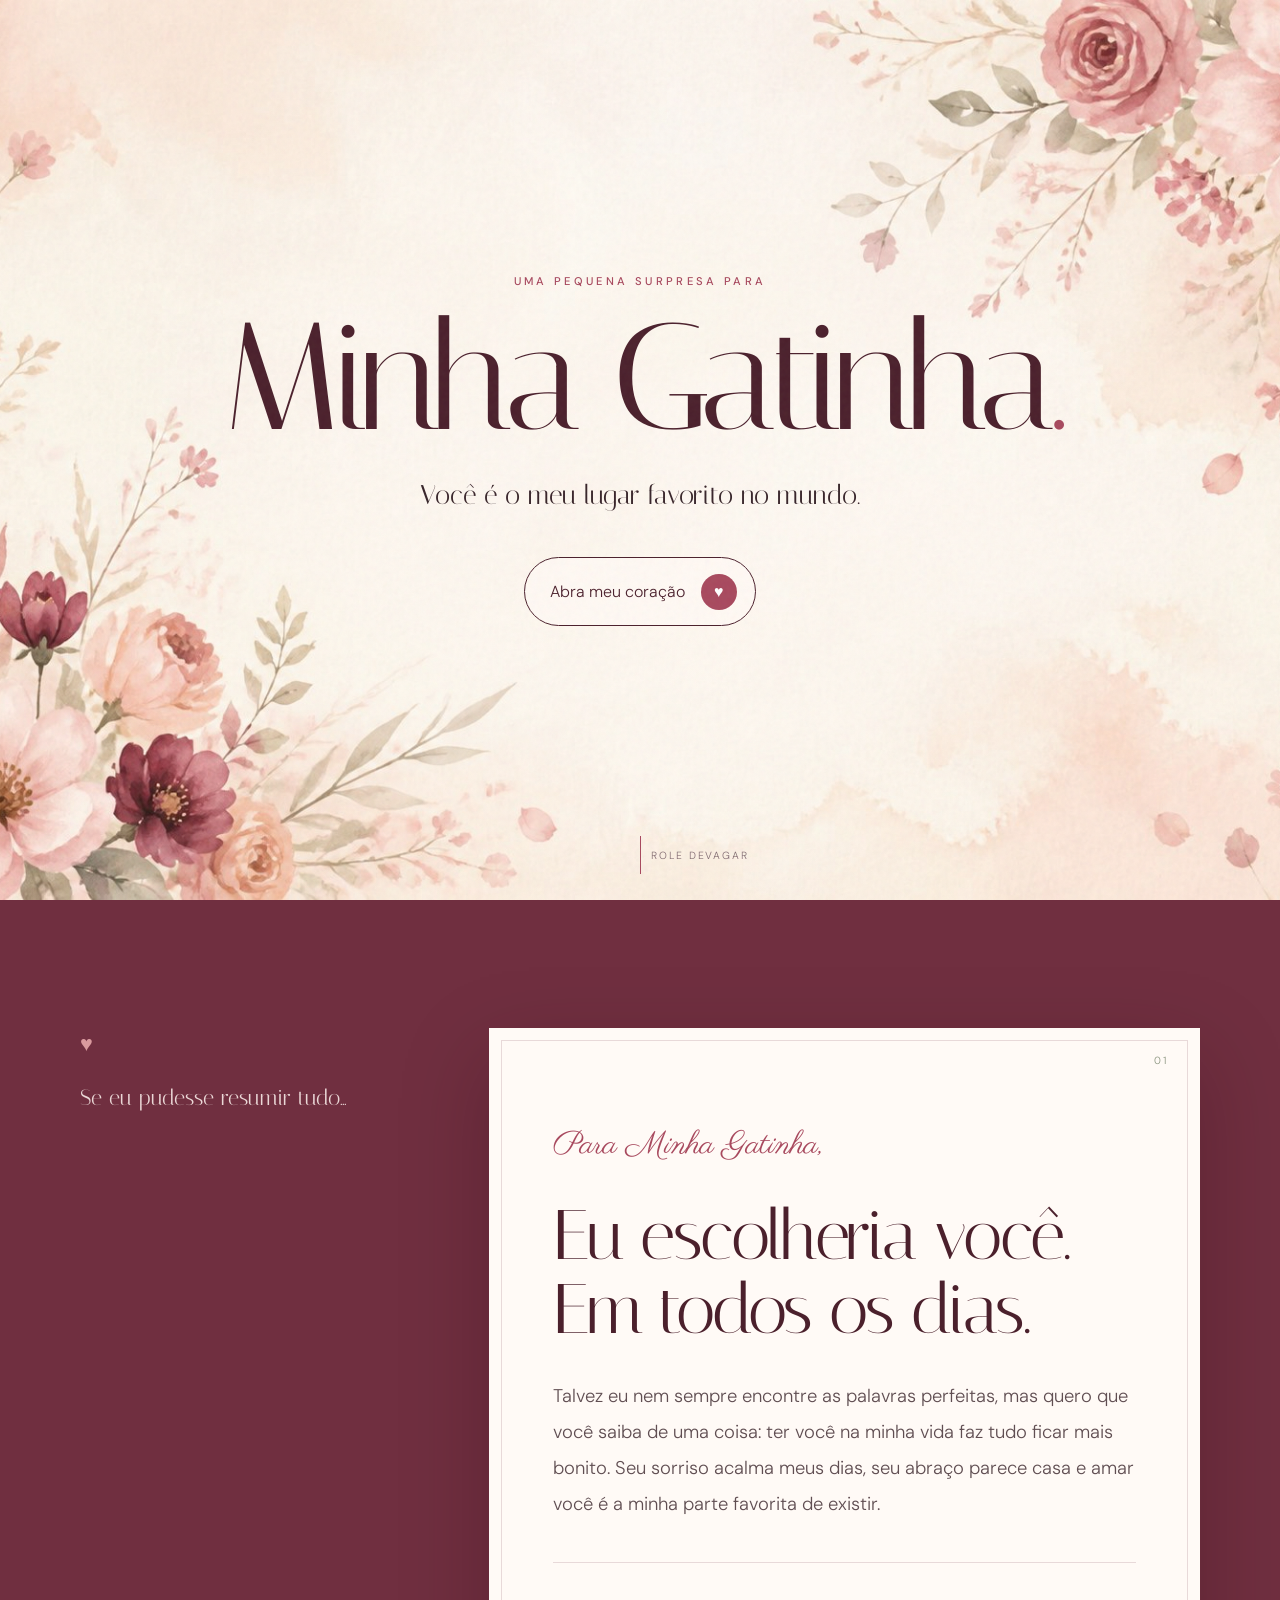
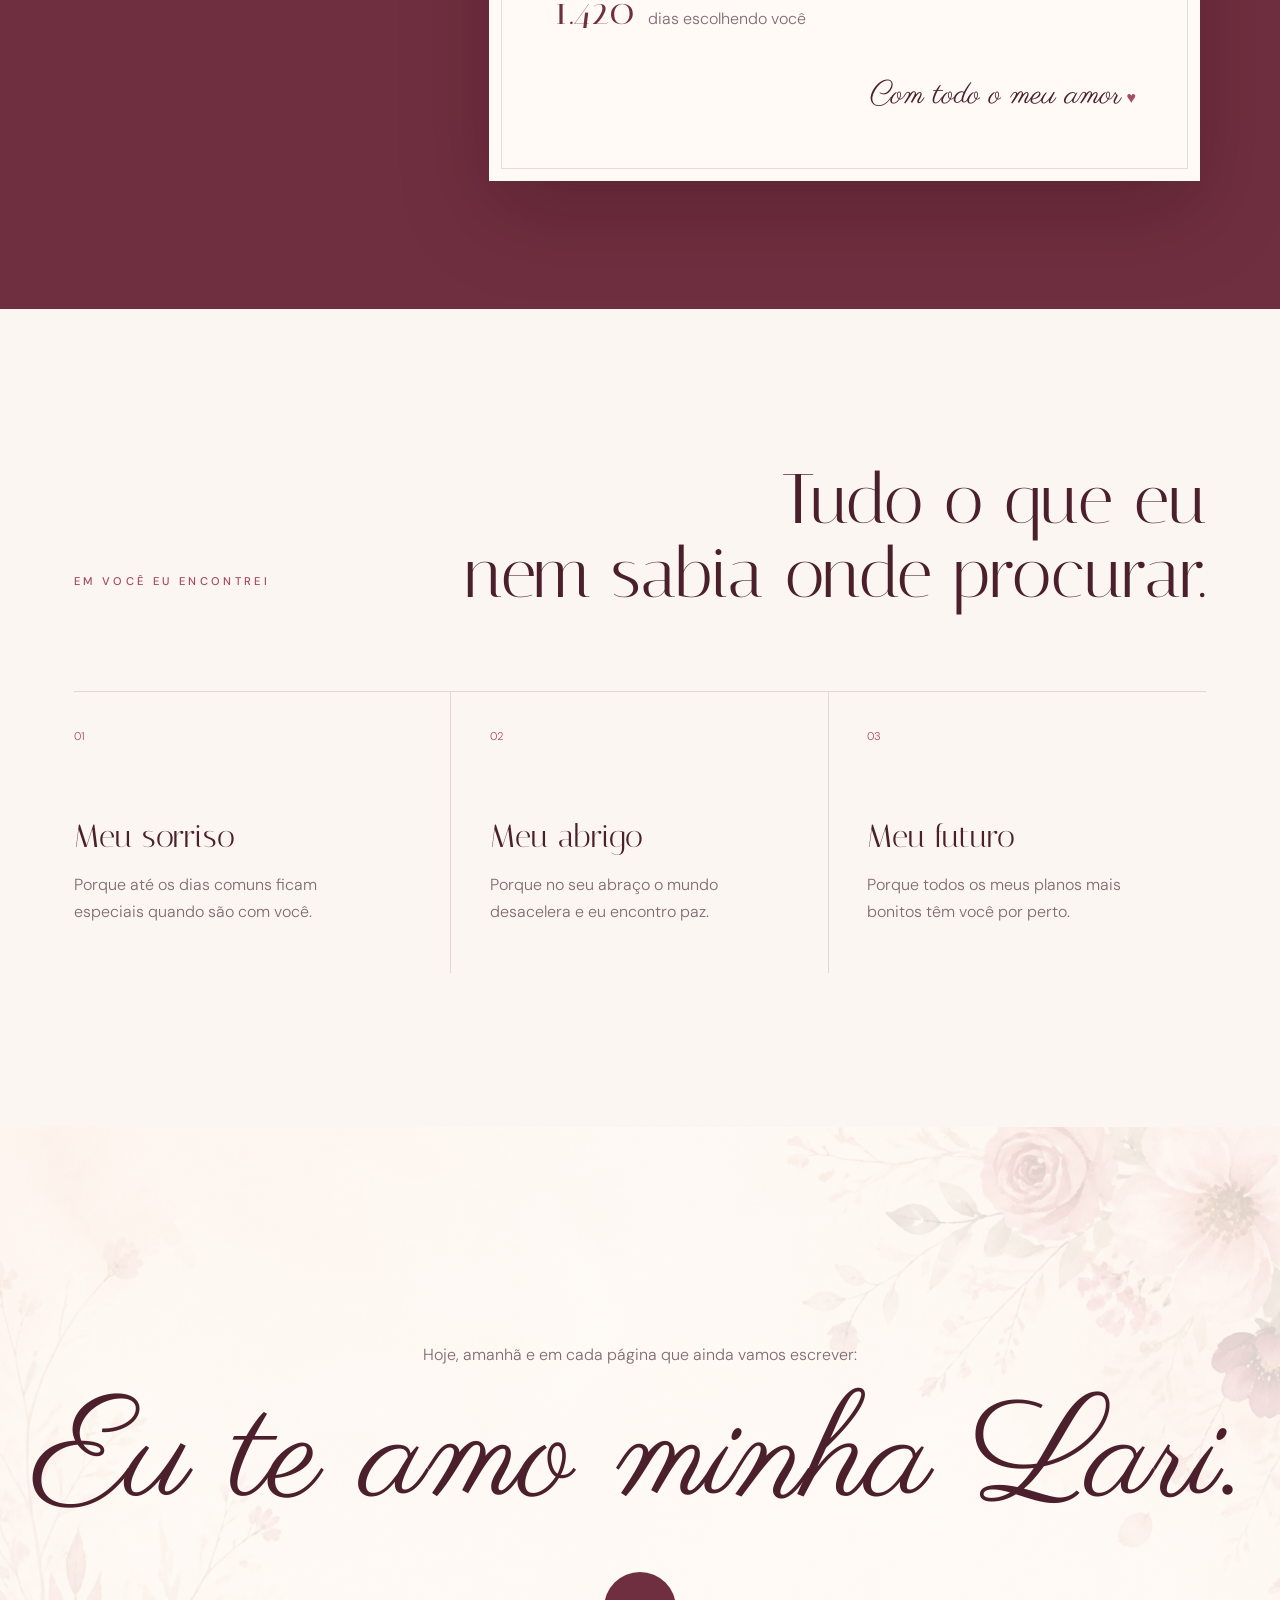
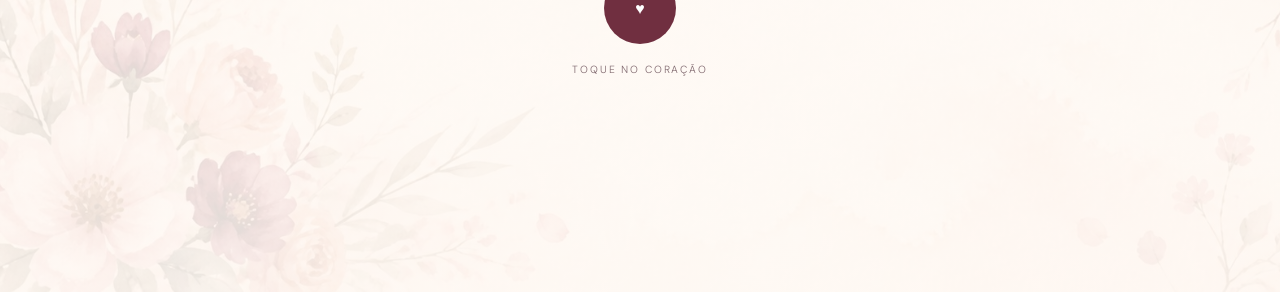
==== index.html @ 48ac0864 "Publica site romântico" ====
<!DOCTYPE html>
<html lang="pt-BR">
<head>
    <meta charset="UTF-8">
    <meta name="viewport" content="width=device-width, initial-scale=1.0">
    <meta name="theme-color" content="#f8eee9">
    <meta name="description" content="Uma pequena declaração para um grande amor.">
    <title>Para Minha Gatinha, com amor</title>
    <link rel="preconnect" href="https://fonts.googleapis.com">
    <link rel="preconnect" href="https://fonts.gstatic.com" crossorigin>
    <link href="https://fonts.googleapis.com/css2?family=DM+Sans:wght@300;400;500&family=Italiana&family=Parisienne&display=swap" rel="stylesheet">
    <link rel="stylesheet" href="assets/style.css">
</head>
<body>
    <div class="grain" aria-hidden="true"></div>

    <main>
        <section class="hero" aria-labelledby="titulo-principal">
            <div class="hero__content">
                <p class="eyebrow reveal">Uma pequena surpresa para</p>
                <h1 id="titulo-principal" class="reveal reveal--delay-1">Minha Gatinha<span class="ponto">.</span></h1>
                <p class="hero__phrase reveal reveal--delay-2">Você é o meu lugar favorito no mundo.</p>

                <button class="love-button reveal reveal--delay-3" type="button" data-open-letter aria-controls="carta" aria-expanded="false">
                    <span>Abra meu coração</span>
                    <span class="love-button__heart" aria-hidden="true">♥</span>
                </button>
            </div>

            <div class="scroll-hint reveal reveal--delay-3" aria-hidden="true">
                <span></span>
                role devagar
            </div>
        </section>

        <section id="carta" class="letter-section" aria-labelledby="titulo-carta">
            <div class="letter-wrap">
                <div class="letter-intro observe">
                    <span class="tiny-heart" aria-hidden="true">♥</span>
                    <p>Se eu pudesse resumir tudo...</p>
                </div>

                <article class="letter observe">
                    <span class="letter__number" aria-hidden="true">01</span>
                    <p class="letter__to">Para Minha Gatinha,</p>
                    <h2 id="titulo-carta">Eu escolheria você.<br>Em todos os dias.</h2>
                    <p class="letter__text">Talvez eu nem sempre encontre as palavras perfeitas, mas quero que você saiba de uma coisa: ter você na minha vida faz tudo ficar mais bonito. Seu sorriso acalma meus dias, seu abraço parece casa e amar você é a minha parte favorita de existir.</p>

                    <div class="counter" data-start-date="2023-01-16" aria-label="Tempo juntos">
                        <strong data-days-together>1.324</strong>
                        <span>dias escolhendo você</span>
                    </div>

                    <p class="signature">Com todo o meu amor<span>♥</span></p>
                </article>
            </div>
        </section>

        <section class="reasons" aria-label="O que você significa para mim">
            <div class="reasons__heading observe">
                <p class="eyebrow">Em você eu encontrei</p>
                <h2>Tudo o que eu<br>nem sabia onde procurar.</h2>
            </div>

            <div class="reasons__grid">
                <article class="reason observe">
                    <span>01</span>
                    <h3>Meu sorriso</h3>
                    <p>Porque até os dias comuns ficam especiais quando são com você.</p>
                </article>
                <article class="reason observe">
                    <span>02</span>
                    <h3>Meu abrigo</h3>
                    <p>Porque no seu abraço o mundo desacelera e eu encontro paz.</p>
                </article>
                <article class="reason observe">
                    <span>03</span>
                    <h3>Meu futuro</h3>
                    <p>Porque todos os meus planos mais bonitos têm você por perto.</p>
                </article>
            </div>
        </section>

        <section class="finale" aria-label="Declaração final">
            <div class="finale__content observe">
                <p>Hoje, amanhã e em cada página que ainda vamos escrever:</p>
                <h2>Eu te amo minha Lari.</h2>
                <button class="heart-pulse" type="button" data-heart aria-label="Enviar um coração">
                    <span aria-hidden="true">♥</span>
                </button>
                <small>Toque no coração</small>
            </div>
        </section>
    </main>

    <div class="heart-toast" role="status" aria-live="polite">
        <span class="heart-toast__icon" aria-hidden="true">♥</span>
        <span>Esse coração é todo seu</span>
    </div>
    <script src="assets/script.js"></script>
</body>
</html>
---- assets/style.css ----
:root {
    --cream: #fbf6f1;
    --paper: #fffaf6;
    --rose: #a8495e;
    --rose-dark: #702f40;
    --wine: #4b202c;
    --ink: #38252a;
    --muted: #816a70;
    --line: rgba(112, 47, 64, 0.16);
    --sage: #87927c;
}

* {
    box-sizing: border-box;
}

html {
    scroll-behavior: smooth;
}

body {
    margin: 0;
    overflow-x: hidden;
    background: var(--cream);
    color: var(--ink);
    font-family: 'DM Sans', sans-serif;
    font-weight: 300;
}

button {
    font: inherit;
}

.grain {
    position: fixed;
    inset: 0;
    z-index: 20;
    pointer-events: none;
    opacity: 0.055;
    background-image: url("data:image/svg+xml,%3Csvg viewBox='0 0 180 180' xmlns='http://www.w3.org/2000/svg'%3E%3Cfilter id='n'%3E%3CfeTurbulence type='fractalNoise' baseFrequency='.9' numOctaves='3' stitchTiles='stitch'/%3E%3C/filter%3E%3Crect width='100%25' height='100%25' filter='url(%23n)' opacity='.8'/%3E%3C/svg%3E");
}

.hero {
    position: relative;
    min-height: 100svh;
    display: grid;
    place-items: center;
    isolation: isolate;
    padding: 5rem 1.5rem;
    text-align: center;
    background: var(--paper) url('flores-romanticas.jpg') center / cover no-repeat;
}

.hero::before {
    content: '';
    position: absolute;
    inset: 0;
    z-index: -1;
    background: radial-gradient(circle at center, rgba(255, 250, 246, 0.35) 0 32%, rgba(255, 250, 246, 0.05) 68%);
}

.hero__content {
    max-width: 850px;
}

.eyebrow {
    margin: 0 0 1.4rem;
    color: var(--rose);
    font-size: 0.7rem;
    font-weight: 500;
    letter-spacing: 0.3em;
    text-transform: uppercase;
}

.hero h1 {
    margin: 0;
    color: var(--wine);
    font-family: 'Italiana', serif;
    font-size: clamp(4.4rem, 13vw, 9.5rem);
    font-weight: 400;
    line-height: 0.88;
    letter-spacing: -0.055em;
}

.ponto {
    color: var(--rose);
}

.hero__phrase {
    max-width: 540px;
    margin: 2rem auto 2.6rem;
    font-family: 'Italiana', serif;
    font-size: clamp(1.25rem, 2.2vw, 1.7rem);
    line-height: 1.45;
}

.love-button {
    display: inline-flex;
    align-items: center;
    gap: 1rem;
    padding: 0.95rem 1.15rem 0.95rem 1.55rem;
    border: 1px solid var(--wine);
    border-radius: 99px;
    color: var(--wine);
    background: rgba(255, 250, 246, 0.7);
    cursor: pointer;
    transition: color 250ms ease, background 250ms ease, transform 250ms ease;
}

.love-button:hover,
.love-button:focus-visible {
    color: white;
    background: var(--wine);
    outline: none;
    transform: translateY(-2px);
}

.love-button__heart {
    display: grid;
    width: 2.25rem;
    aspect-ratio: 1;
    place-items: center;
    border-radius: 50%;
    color: white;
    background: var(--rose);
}

.scroll-hint {
    position: absolute;
    bottom: 1.6rem;
    left: 50%;
    display: flex;
    align-items: center;
    gap: 0.65rem;
    color: var(--muted);
    font-size: 0.65rem;
    letter-spacing: 0.18em;
    text-transform: uppercase;
    transform: translateX(-50%);
}

.scroll-hint span {
    display: block;
    width: 1px;
    height: 2.4rem;
    background: var(--rose);
    animation: scroll-line 1.8s ease-in-out infinite;
    transform-origin: top;
}

.letter-section {
    position: relative;
    padding: clamp(5rem, 10vw, 9rem) 1.5rem;
    background: var(--rose-dark);
}

.letter-section::before {
    content: '♥';
    position: absolute;
    top: 2rem;
    right: 7vw;
    color: rgba(255, 255, 255, 0.035);
    font-size: 22rem;
    line-height: 1;
}

.letter-wrap {
    position: relative;
    z-index: 1;
    display: grid;
    grid-template-columns: minmax(180px, 0.45fr) minmax(0, 1fr);
    gap: clamp(2rem, 7vw, 8rem);
    max-width: 1120px;
    margin: 0 auto;
    align-items: start;
}

.letter-intro {
    position: sticky;
    top: 2rem;
    color: #ead7d6;
    font-family: 'Italiana', serif;
    font-size: 1.35rem;
    line-height: 1.5;
}

.tiny-heart {
    display: block;
    margin-bottom: 1.2rem;
    color: #d99a9e;
}

.letter {
    position: relative;
    padding: clamp(2.2rem, 5vw, 5.2rem);
    box-shadow: 0 30px 80px rgba(40, 8, 17, 0.25);
    background: var(--paper);
}

.letter::after {
    content: '';
    position: absolute;
    inset: 12px;
    pointer-events: none;
    border: 1px solid var(--line);
}

.letter__number {
    position: absolute;
    top: 1.6rem;
    right: 2rem;
    color: var(--sage);
    font-size: 0.65rem;
    letter-spacing: 0.2em;
}

.letter__to {
    color: var(--rose);
    font-family: 'Parisienne', cursive;
    font-size: 2rem;
}

.letter h2 {
    margin: 1.2rem 0 2rem;
    color: var(--wine);
    font-family: 'Italiana', serif;
    font-size: clamp(2.6rem, 5.5vw, 5.2rem);
    font-weight: 400;
    line-height: 1.05;
    letter-spacing: -0.035em;
}

.letter__text {
    max-width: 620px;
    margin: 0;
    color: #604e52;
    font-size: clamp(1rem, 1.6vw, 1.15rem);
    line-height: 1.95;
}

.counter {
    display: flex;
    align-items: baseline;
    gap: 0.8rem;
    margin-top: 2.5rem;
    padding-top: 1.5rem;
    border-top: 1px solid var(--line);
    color: var(--muted);
}

.counter strong {
    color: var(--rose-dark);
    font-family: 'Italiana', serif;
    font-size: 2.5rem;
    font-weight: 400;
}

.signature {
    margin: 2.5rem 0 0;
    color: var(--wine);
    font-family: 'Parisienne', cursive;
    font-size: 2rem;
    text-align: right;
}

.signature span {
    margin-left: 0.35rem;
    color: var(--rose);
    font-family: serif;
    font-size: 1rem;
}

.reasons {
    max-width: 1180px;
    margin: 0 auto;
    padding: clamp(6rem, 12vw, 11rem) 1.5rem;
}

.reasons__heading {
    display: flex;
    justify-content: space-between;
    gap: 2rem;
    align-items: end;
    margin-bottom: 5rem;
}

.reasons__heading h2 {
    margin: 0;
    color: var(--wine);
    font-family: 'Italiana', serif;
    font-size: clamp(2.6rem, 5.5vw, 5rem);
    font-weight: 400;
    line-height: 1.05;
    text-align: right;
}

.reasons__grid {
    display: grid;
    grid-template-columns: repeat(3, 1fr);
    border-top: 1px solid var(--line);
}

.reason {
    min-height: 280px;
    padding: 2rem clamp(1rem, 3vw, 2.5rem);
    border-right: 1px solid var(--line);
}

.reason:first-child {
    padding-left: 0;
}

.reason:last-child {
    padding-right: 0;
    border-right: 0;
}

.reason > span {
    color: var(--rose);
    font-size: 0.7rem;
}

.reason h3 {
    margin: 4.5rem 0 1rem;
    color: var(--wine);
    font-family: 'Italiana', serif;
    font-size: 2rem;
    font-weight: 400;
}

.reason p {
    max-width: 260px;
    color: var(--muted);
    line-height: 1.7;
}

.finale {
    position: relative;
    min-height: 85svh;
    display: grid;
    place-items: center;
    overflow: hidden;
    padding: 5rem 1.5rem;
    text-align: center;
    background: linear-gradient(rgba(255, 250, 246, 0.8), rgba(255, 250, 246, 0.88)), url('flores-romanticas.jpg') center / cover no-repeat;
}

.finale__content {
    position: relative;
    z-index: 1;
}

.finale p {
    margin: 0 auto 1.25rem;
    color: var(--muted);
    line-height: 1.7;
}

.finale h2 {
    margin: 0 0 2.5rem;
    color: var(--wine);
    font-family: 'Parisienne', cursive;
    font-size: clamp(4.5rem, 12vw, 9rem);
    font-weight: 400;
    line-height: 1;
}

.heart-pulse {
    display: grid;
    width: 4.5rem;
    margin: 0 auto 0.8rem;
    border: 0;
    aspect-ratio: 1;
    place-items: center;
    border-radius: 50%;
    color: white;
    background: var(--rose-dark);
    box-shadow: 0 0 0 0 rgba(168, 73, 94, 0.35);
    cursor: pointer;
    animation: heartbeat 2s infinite;
}

.heart-pulse:hover,
.heart-pulse:focus-visible {
    outline: 3px solid rgba(168, 73, 94, 0.25);
    transform: scale(1.08);
}

.finale small {
    color: var(--muted);
    font-size: 0.65rem;
    letter-spacing: 0.18em;
    text-transform: uppercase;
}

.heart-toast {
    position: fixed;
    left: 50%;
    bottom: clamp(2rem, 8vh, 5rem);
    z-index: 30;
    display: flex;
    align-items: center;
    gap: 0.85rem;
    width: max-content;
    max-width: calc(100vw - 2rem);
    padding: 0.8rem 1.35rem 0.8rem 0.8rem;
    border: 1px solid rgba(255, 255, 255, 0.32);
    border-radius: 99px;
    color: white;
    background: linear-gradient(135deg, #7d3247, var(--wine));
    box-shadow: 0 18px 50px rgba(75, 32, 44, 0.38), 0 0 0 6px rgba(168, 73, 94, 0.09);
    font-family: 'Italiana', serif;
    font-size: 1.05rem;
    letter-spacing: 0.015em;
    opacity: 0;
    pointer-events: none;
    transform: translate(-50%, 1.5rem) scale(0.92);
    transition: opacity 350ms ease, transform 450ms cubic-bezier(.2, .8, .2, 1);
}

.heart-toast.is-visible {
    opacity: 1;
    transform: translate(-50%, 0) scale(1);
}

.heart-toast__icon {
    display: grid;
    flex: 0 0 auto;
    width: 2.6rem;
    aspect-ratio: 1;
    place-items: center;
    border-radius: 50%;
    color: var(--wine);
    background: #fff6f3;
    box-shadow: inset 0 0 0 1px rgba(112, 47, 64, 0.08);
    animation: toast-heart 1.1s ease-in-out infinite;
}

.floating-heart {
    position: fixed;
    z-index: 25;
    bottom: 5rem;
    color: var(--rose);
    pointer-events: none;
    animation: float-away 2.2s ease-out forwards;
}

.reveal {
    opacity: 0;
    animation: reveal-up 900ms cubic-bezier(.2, .75, .25, 1) forwards;
}

.reveal--delay-1 { animation-delay: 150ms; }
.reveal--delay-2 { animation-delay: 300ms; }
.reveal--delay-3 { animation-delay: 500ms; }

@keyframes reveal-up {
    from { opacity: 0; transform: translateY(1.4rem); }
    to { opacity: 1; transform: translateY(0); }
}

@keyframes scroll-line {
    0%, 100% { transform: scaleY(0.4); opacity: 0.35; }
    50% { transform: scaleY(1); opacity: 1; }
}

@keyframes heartbeat {
    0%, 40%, 100% { box-shadow: 0 0 0 0 rgba(168, 73, 94, 0.35); transform: scale(1); }
    15% { transform: scale(1.07); }
    60% { box-shadow: 0 0 0 15px rgba(168, 73, 94, 0); }
}

@keyframes toast-heart {
    0%, 100% { transform: scale(1); }
    45% { transform: scale(1.14); }
}

@keyframes float-away {
    from { opacity: 1; transform: translate(0, 0) rotate(0); }
    to { opacity: 0; transform: translate(var(--drift), -220px) rotate(25deg); }
}

@media (max-width: 760px) {
    .hero {
        background-position: 55% center;
    }

    .hero h1 {
        font-size: clamp(3.35rem, 17vw, 4.2rem);
        letter-spacing: -0.045em;
    }

    .hero__phrase {
        max-width: 320px;
    }

    .scroll-hint {
        display: none;
    }

    .letter-wrap {
        grid-template-columns: 1fr;
    }

    .letter-intro {
        position: static;
    }

    .reasons__heading {
        display: block;
    }

    .reasons__heading h2 {
        text-align: left;
    }

    .reasons__grid {
        grid-template-columns: 1fr;
    }

    .reason,
    .reason:first-child,
    .reason:last-child {
        min-height: auto;
        padding: 1.8rem 0 2.4rem;
        border-right: 0;
        border-bottom: 1px solid var(--line);
    }

    .reason h3 {
        margin-top: 2rem;
    }
}

@media (prefers-reduced-motion: reduce) {
    html { scroll-behavior: auto; }
    *, *::before, *::after {
        animation-duration: 0.01ms !important;
        animation-iteration-count: 1 !important;
        transition-duration: 0.01ms !important;
    }
}
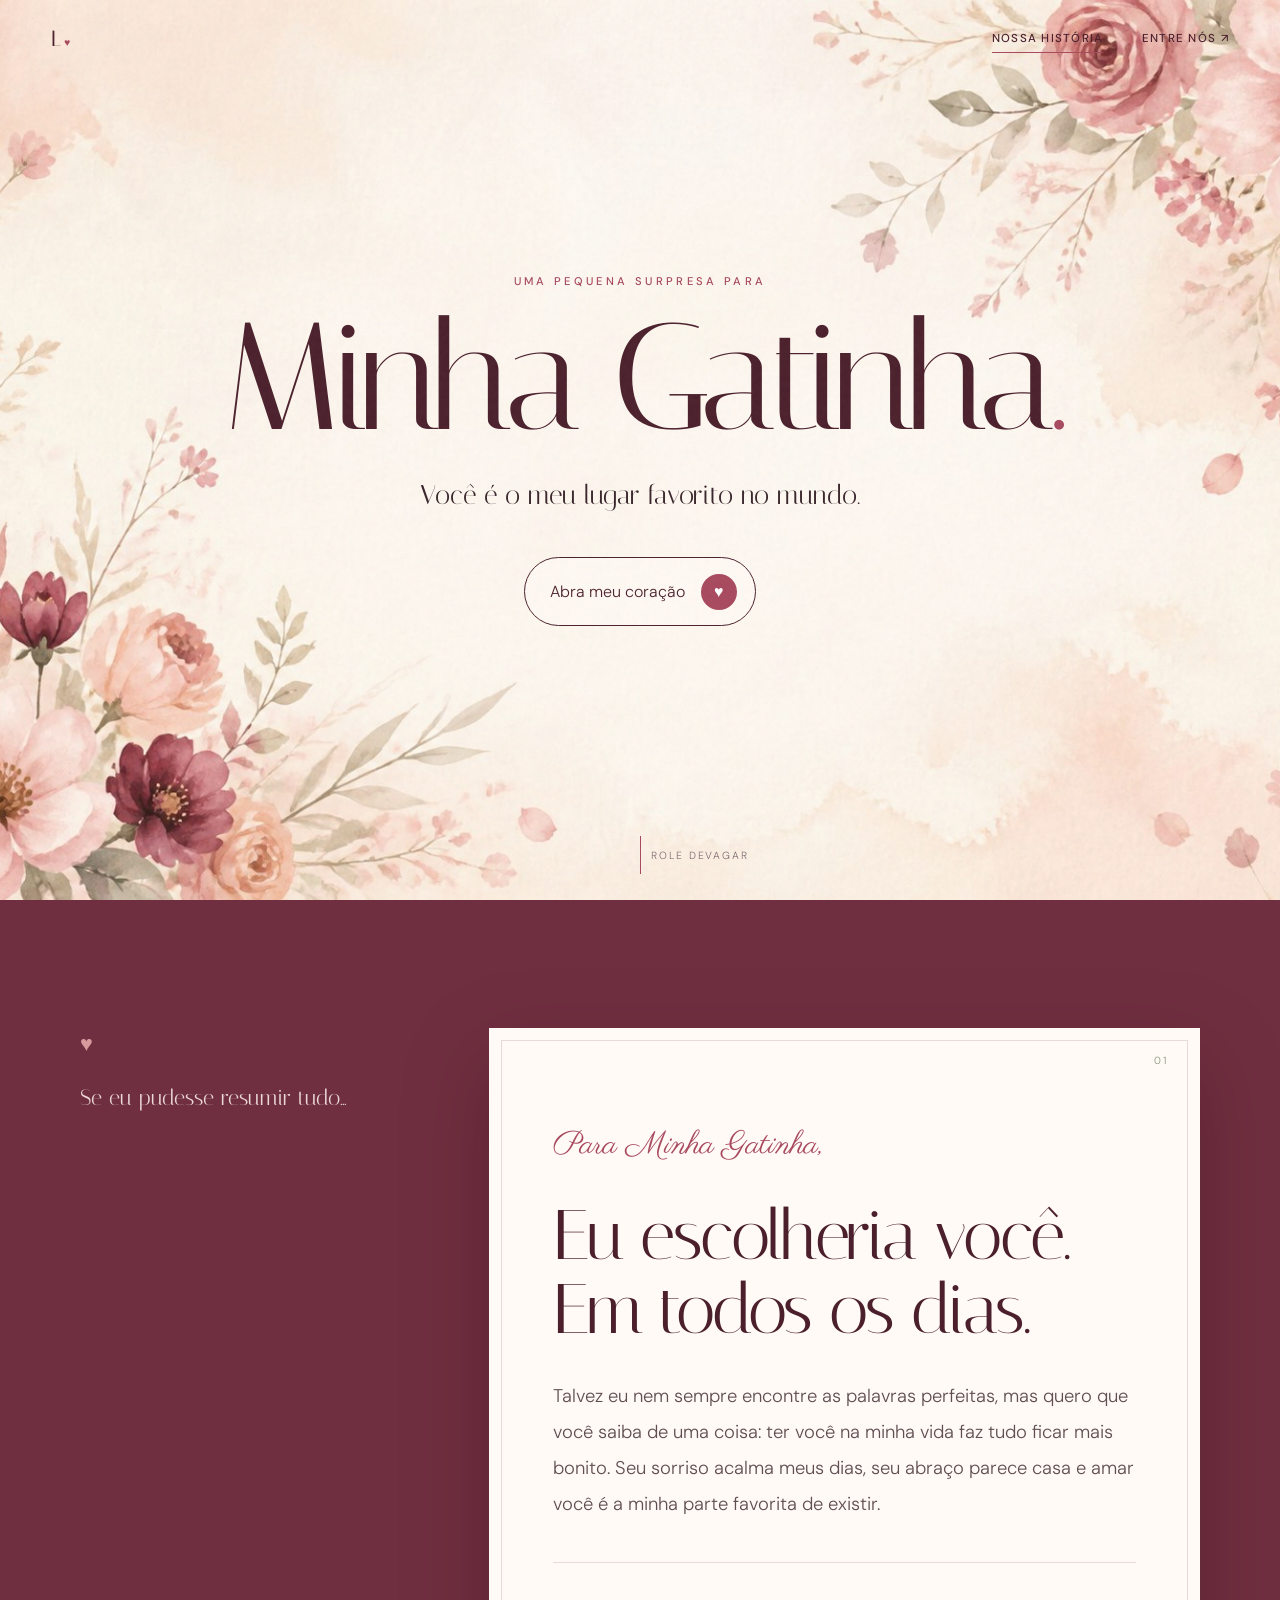
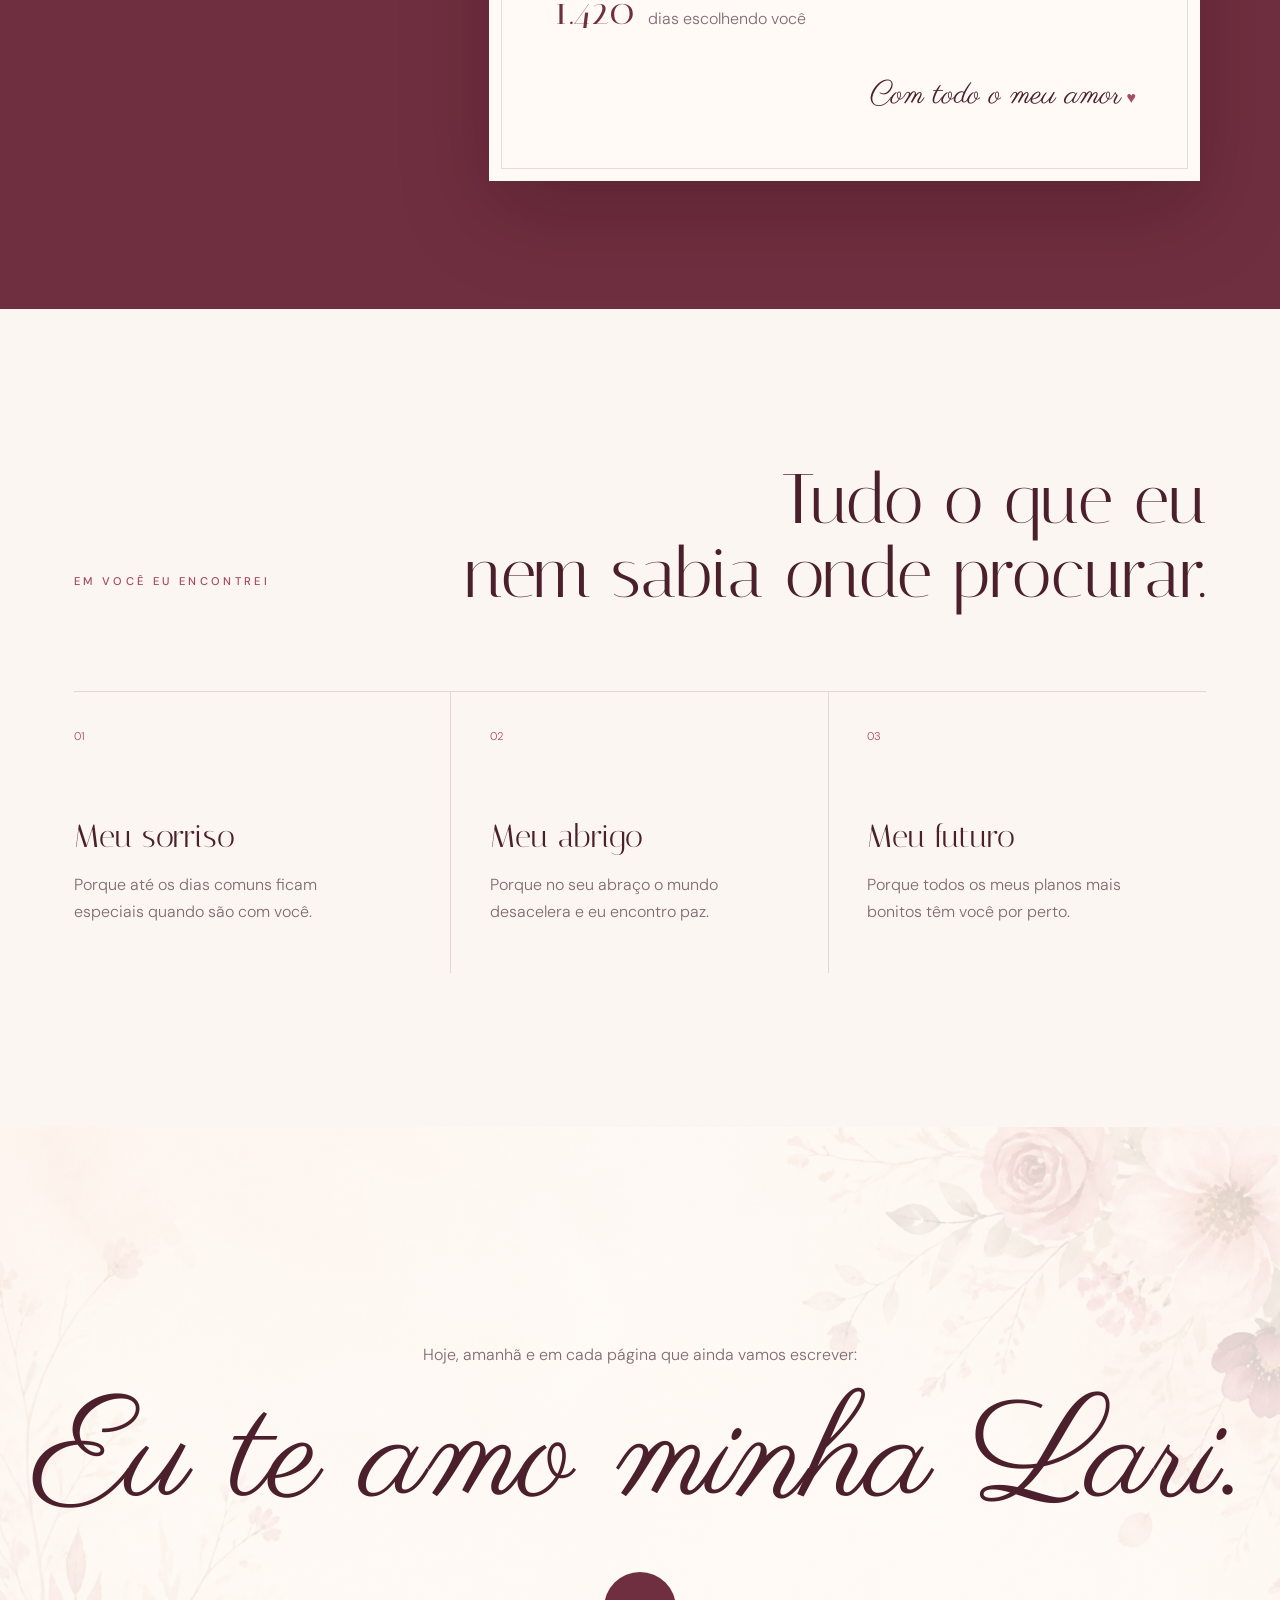
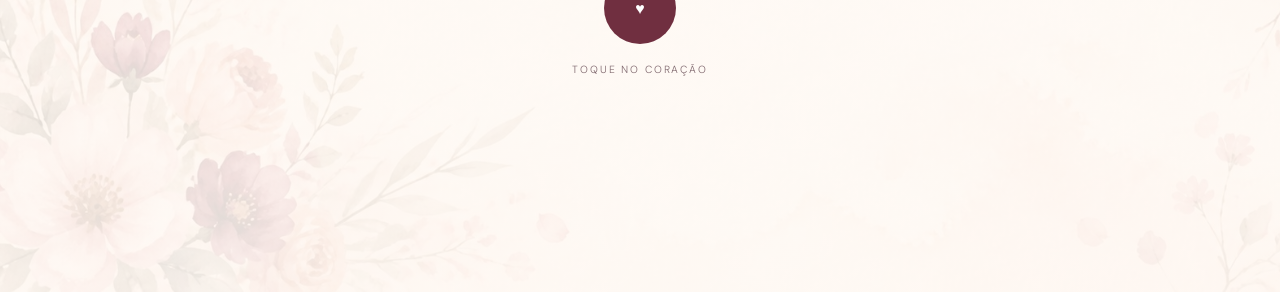
==== commit 2224767c: "Adiciona estrutura e estilo para o jogo "Entre Nós", incluindo navegação, desafios e design responsi" ====
--- a/index.html
+++ b/index.html
@@ -13,6 +13,14 @@
 </head>
 <body>
     <div class="grain" aria-hidden="true"></div>
+
+    <nav class="site-nav" aria-label="Navegação principal">
+        <a class="site-nav__brand" href="index.html" aria-label="Página inicial">L<span>♥</span></a>
+        <div class="site-nav__links">
+            <a class="is-active" href="index.html" aria-current="page">Nossa história</a>
+            <a href="jogo.html">Entre Nós <span aria-hidden="true">↗</span></a>
+        </div>
+    </nav>
 
     <main>
         <section class="hero" aria-labelledby="titulo-principal">
--- a/assets/style.css
+++ b/assets/style.css
@@ -29,6 +29,66 @@
 
 button {
     font: inherit;
+}
+
+.site-nav {
+    position: absolute;
+    top: 0;
+    left: 0;
+    z-index: 15;
+    display: flex;
+    width: 100%;
+    align-items: center;
+    justify-content: space-between;
+    padding: 1.5rem clamp(1.25rem, 4vw, 4rem);
+}
+
+.site-nav__brand {
+    color: var(--wine);
+    font-family: 'Italiana', serif;
+    font-size: 1.4rem;
+    text-decoration: none;
+}
+
+.site-nav__brand span {
+    margin-left: 0.12rem;
+    color: var(--rose);
+    font-size: 0.65rem;
+}
+
+.site-nav__links {
+    display: flex;
+    align-items: center;
+    gap: clamp(1rem, 3vw, 2.5rem);
+}
+
+.site-nav__links a {
+    position: relative;
+    padding: 0.45rem 0;
+    color: var(--wine);
+    font-size: 0.72rem;
+    font-weight: 500;
+    letter-spacing: 0.11em;
+    text-decoration: none;
+    text-transform: uppercase;
+}
+
+.site-nav__links a::after {
+    content: '';
+    position: absolute;
+    right: 0;
+    bottom: 0;
+    left: 0;
+    height: 1px;
+    background: var(--rose);
+    transform: scaleX(0);
+    transition: transform 220ms ease;
+}
+
+.site-nav__links a:hover::after,
+.site-nav__links a:focus-visible::after,
+.site-nav__links a.is-active::after {
+    transform: scaleX(1);
 }
 
 .grain {
@@ -481,6 +541,19 @@
 }
 
 @media (max-width: 760px) {
+    .site-nav {
+        padding: 1.15rem 1.25rem;
+    }
+
+    .site-nav__links {
+        gap: 1rem;
+    }
+
+    .site-nav__links a {
+        font-size: 0.58rem;
+        letter-spacing: 0.07em;
+    }
+
     .hero {
         background-position: 55% center;
     }
